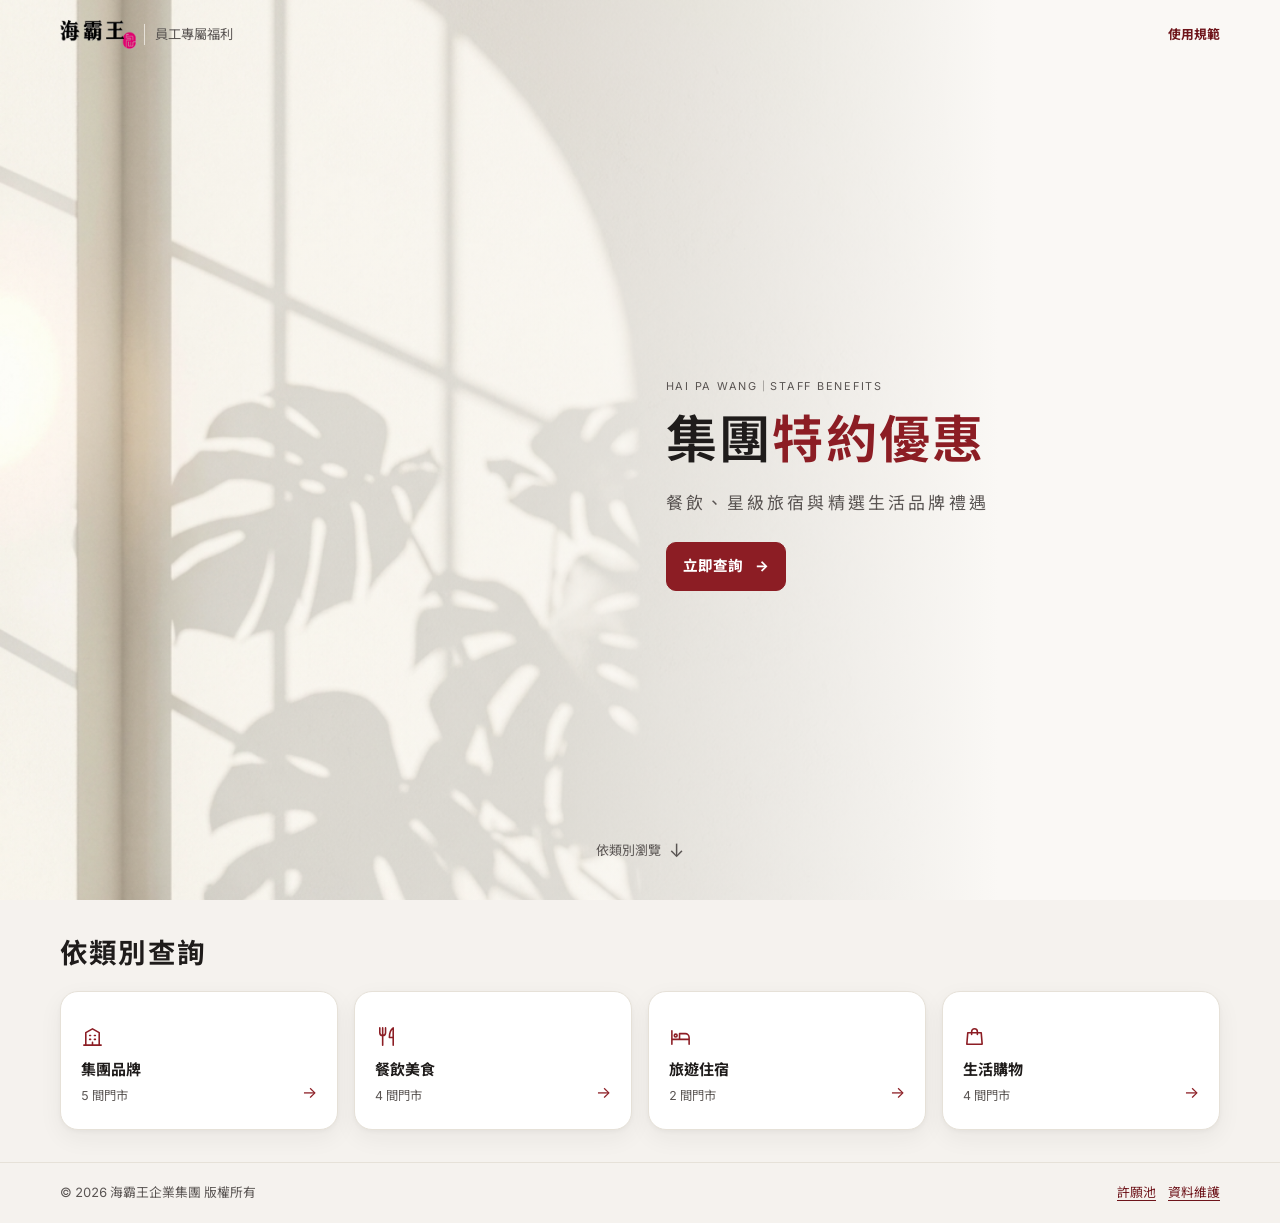
==== index.html @ 5da4bc6c "Align directory filters with current CSV rules" ====
<!doctype html>
<html lang="zh-Hant-TW">
<head>
  <meta charset="utf-8">
  <meta name="viewport" content="width=device-width, initial-scale=1">
  <meta name="description" content="餐飲、星級旅宿與精選生活品牌禮遇">
  <meta name="theme-color" content="#F5F2EE">
  <title>海霸王集團特約優惠</title>
  <link rel="canonical" href="https://hpw6thistle.github.io/Hpw-staff-benefits/">
  <meta property="og:type" content="website">
  <meta property="og:locale" content="zh_TW">
  <meta property="og:site_name" content="海霸王員工專屬福利">
  <meta property="og:title" content="集團與特約優惠｜海霸王員工專屬福利">
  <meta property="og:description" content="餐飲、星級旅宿與精選生活品牌禮遇">
  <meta property="og:url" content="https://hpw6thistle.github.io/Hpw-staff-benefits/">
  <meta property="og:image" content="https://hpw6thistle.github.io/Hpw-staff-benefits/assets/hpw-share-official.png">
  <meta property="og:image:type" content="image/png">
  <meta property="og:image:width" content="1200">
  <meta property="og:image:height" content="630">
  <meta property="og:image:alt" content="海霸王品牌標誌">
  <meta name="twitter:card" content="summary_large_image">
  <link rel="icon" href="assets/mark.svg" type="image/svg+xml">
  <link rel="preconnect" href="https://fonts.googleapis.com">
  <link rel="preconnect" href="https://fonts.gstatic.com" crossorigin>
  <link rel="stylesheet" href="https://fonts.googleapis.com/css2?family=Inter:wght@400..800&amp;family=Noto+Sans+TC:wght@400..800&amp;display=swap">
  <link rel="stylesheet" href="style.css?v=hero-title-1">
  <script defer src="data.js?v=csv-rules-1"></script>
  <script defer src="auth.js?v=perks-13"></script>
  <script defer src="script.js?v=csv-rules-2"></script>
</head>
<body>
<svg class="sprite" aria-hidden="true" xmlns="http://www.w3.org/2000/svg" fill="none" stroke="currentColor" stroke-width="1.65" stroke-linecap="round" stroke-linejoin="round">
  <symbol id="i-search" viewBox="0 0 24 24"><circle cx="10.5" cy="10.5" r="6.5"/><path d="m16 16 4 4"/></symbol>
  <symbol id="i-pin" viewBox="0 0 24 24"><path d="M19 10c0 5-7 10-7 10S5 15 5 10a7 7 0 1 1 14 0Z"/><circle cx="12" cy="10" r="2"/></symbol>
  <symbol id="i-chevron" viewBox="0 0 24 24"><path d="m7 10 5 5 5-5"/></symbol>
  <symbol id="i-brand" viewBox="0 0 24 24"><path d="M5 21V8l7-4 7 4v13M3 21h18M9 11h1m4 0h1m-6 4h1m4 0h1m-3 6v-3"/></symbol>
  <symbol id="i-dining" viewBox="0 0 24 24"><path d="M5 3v5a3 3 0 0 0 6 0V3M8 3v18m11 0V3c-3 2-4 6-4 10h4"/></symbol>
  <symbol id="i-stay" viewBox="0 0 24 24"><path d="M3 20V6m18 14v-5H3m8 0V9h6a4 4 0 0 1 4 4v2"/><circle cx="7" cy="11" r="1.5"/></symbol>
  <symbol id="i-shopping" viewBox="0 0 24 24"><path d="M5 8h14l1 12H4L5 8Zm4 2V7a3 3 0 1 1 6 0v3"/></symbol>
  <symbol id="i-external" viewBox="0 0 24 24"><path d="M13 5h6v6m0-6-8 8m6 0v5a1 1 0 0 1-1 1H6a1 1 0 0 1-1-1V8a1 1 0 0 1 1-1h5"/></symbol>
  <symbol id="i-phone" viewBox="0 0 24 24"><path d="M7 3h3l1 5-2 1a14 14 0 0 0 6 6l1-2 5 1v3c0 2-1 4-4 4C10 20 4 14 3 7c0-3 2-4 4-4Z"/></symbol>
</svg>
  <a class="skip" href="#main">跳至主要內容</a>
  <div id="site-chrome">
  <header class="topbar">
    <div class="shell topbar-inner">
      <a class="brand" id="home-link" href="#home">
        <span class="brand-logo"><img src="assets/hpw-logo-official.png" alt="海霸王" width="192" height="74"></span><span class="brand-area">員工專屬福利</span>
      </a>
      <nav class="nav-links" aria-label="網站導覽">
        <button class="help" id="guide-link" type="button" aria-haspopup="dialog">使用規範</button>
      </nav>
    </div>
  </header>
  </div>
  <main id="main" tabindex="-1">
    <div id="landing-view">
      <section class="hero-banner" aria-labelledby="landing-title">
        <div class="shell hero-inner">
          <p class="hero-eyebrow" lang="en">HAI PA WANG｜STAFF BENEFITS</p>
          <div class="hero-titles">
            <h1 id="landing-title" tabindex="-1"><span>集團</span><span class="hero-accent">特約優惠</span></h1>
            <p class="hero-intro"><span>餐飲、星級旅宿與精選生活品牌禮遇</span></p>
          </div>
          <div class="hero-actions">
            <a class="primary hero-cta" id="enter-search" href="#search">立即查詢 <span aria-hidden="true">→</span></a>
          </div>
          <noscript><p class="no-js">請啟用 JavaScript 以查詢。</p></noscript>
        </div>
        <a class="hero-scroll" href="#quick-title">依類別瀏覽 <span aria-hidden="true">↓</span></a>
      </section>
      <section class="shell quick-section" aria-labelledby="quick-title">
        <h2 id="quick-title" tabindex="-1">依類別查詢</h2>
        <div id="quick-categories" class="quick-grid"></div>
      </section>
    </div>

    <section class="shell" id="directory" aria-labelledby="search-title" hidden>
      <div class="directory-heading"><h1 id="search-title" tabindex="-1">特約商店查詢</h1></div>
      <div class="filters">
        <div class="filter-row">
          <div class="search-box"><svg class="icon" aria-hidden="true"><use href="#i-search"></use></svg><label class="sr-only" for="keyword">搜尋店名、優惠或地址</label><input id="keyword" type="search" placeholder="搜尋店名、優惠或地址" autocomplete="off" maxlength="120"></div>
          <div class="select-box">
            <label class="sr-only" for="grade">員工職級</label>
            <select id="grade" aria-describedby="grade-help"><option value="all">全部</option><option value="員工">員工</option><option value="主管">主管</option></select>
            <svg class="icon arrow" aria-hidden="true"><use href="#i-chevron"></use></svg>
          </div>
          <div class="select-box"><label class="sr-only" for="region">依縣市篩選</label><select id="region"><option value="">全部地區</option></select><svg class="icon arrow" aria-hidden="true"><use href="#i-chevron"></use></svg></div>
        </div>
        <p class="sr-only" id="grade-help">沒有職級專屬方案時，顯示通用優惠。</p>
        <div id="categories" class="categories" role="group" aria-label="依商店類別篩選"></div>
      </div>
      <div class="results-bar"><p id="count" role="status">正在載入商店…</p><div class="result-tools"><button type="button" class="text-button" id="clear-top" hidden>清除篩選條件</button><label class="check"><input type="checkbox" id="owned"> 只看集團品牌</label></div></div>
      <div id="cards" class="cards"></div>
      <div id="empty" class="empty" hidden><h2 id="empty-title">找不到符合條件的特約商店</h2><p id="empty-text">換個關鍵字，或清除篩選。</p><button type="button" class="primary" id="clear-empty">清除篩選</button></div>
    </section>
  </main>
  <footer class="footer"><div class="shell footer-inner"><span>© 2026 海霸王企業集團 版權所有</span><div class="footer-actions"><a href="https://docs.google.com/forms/d/e/1FAIpQLSf23cCO9rtEwcr4myNRW2lUSWQVxX0NwMOzlpYVgqc8DdCyCg/viewform?usp=publish-editor" target="_blank" rel="noopener noreferrer" title="推薦想加入的特約商店">許願池</a><a id="maintenance-link" href="admin.html">資料維護</a></div></div></footer>
  <dialog id="guide-dialog" aria-labelledby="guide-title">
    <form method="dialog">
      <h2 id="guide-title">使用規範</h2>
      <p>結帳前出示員工證。訂位、訂房時先確認優惠。</p>
      <button class="action" autofocus>關閉</button>
    </form>
  </dialog>
  <dialog id="maintenance-dialog" aria-labelledby="maintenance-title">
    <form id="maintenance-form">
      <h2 id="maintenance-title">資料維護驗證</h2>
      <label for="maintenance-password">密碼</label>
      <input id="maintenance-password" type="password" required autofocus>
      <p id="maintenance-status" role="status"></p>
      <div class="maintenance-actions"><button type="button" class="action" id="maintenance-cancel">取消</button><button class="primary" type="submit">確認</button></div>
    </form>
  </dialog>
</body>
</html>
---- style.css ----
/* 暖灰頁底、白色內容面與海霸王暗紅。 */
:root {
  color-scheme: light;
  --bg-page: #F5F2EE;
  --paper: #FFFFFF;
  --ink: #1F1C1B;
  --muted: #595452;
  --muted-tone: #8C8582;
  --muted-text: #736B68;
  --rule: #E6E1D8;
  --rule-dark: #A49989;
  --stamp: #8C1D24;
  --stamp-dark: #6E141A;
  --stamp-paper: #FDF3F4;
  --gold: #B48A3E;
  --gold-ink: #745518;
  --module-gap: 32px;
  --card-padding: 24px;
  --radius: 18px;
  --control-radius: 10px;
  --control-height: 48px;
  --surface-shadow: 0 2px 4px rgb(35 31 32 / .035), 0 8px 24px rgb(35 31 32 / .055);
  --sans: Inter, "Noto Sans TC", "PingFang TC", "Microsoft JhengHei", system-ui, sans-serif;
  --mono: ui-monospace, "SFMono-Regular", Consolas, "Liberation Mono", monospace;
  font-family: var(--sans);
  font-variant-numeric: tabular-nums;
  line-height: 1.55;
  color: var(--ink);
  background: var(--bg-page);
}
*, *::before, *::after { box-sizing: border-box; }
body, h1, h2, h3, p { margin: 0; }
button, input, select, textarea { font: inherit; }
button, select { cursor: pointer; }
a { color: var(--stamp-dark); text-underline-offset: .22em; }
a:hover { text-decoration-thickness: 2px; }
:focus-visible { outline: 2px solid var(--stamp); outline-offset: 3px; }
[hidden] { display: none !important; }
code, time, .mono { font-family: var(--mono); font-variant-numeric: tabular-nums; }
.icon {
  width: 17px; height: 17px; flex: none; vertical-align: middle;
  fill: none; stroke: currentColor; stroke-width: 1.65;
  stroke-linecap: round; stroke-linejoin: round;
}
.sprite { position: absolute; width: 0; height: 0; overflow: hidden; pointer-events: none; }
.sr-only, .skip:not(:focus) {
  position: absolute; width: 1px; height: 1px; overflow: hidden;
  clip-path: inset(50%); white-space: nowrap;
}
.skip:focus { position: fixed; z-index: 3; top: 8px; left: 8px; background: var(--paper); padding: 8px 12px; }
.shell { width: min(1160px, calc(100% - 64px)); margin-inline: auto; }
.topbar { border-top: 3px solid var(--stamp); border-bottom: 1px solid var(--rule); background: var(--paper); }
#site-chrome { position: relative; z-index: 2; }
#site-chrome .topbar { border: 0; box-shadow: none; background: transparent; }
.topbar-inner, .footer-inner { display: flex; justify-content: space-between; align-items: center; gap: 14px; }
.topbar-inner { min-height: 69px; }
.brand { display: inline-flex; align-items: center; gap: 8px; text-decoration: none; color: var(--ink); white-space: nowrap; }
.brand img { display: block; }
.brand strong { font-size: 1.06rem; letter-spacing: .09em; }
.brand-logo { display: block; flex: none; width: 76px; }
.brand-logo img { display: block; width: 100%; height: auto; }
.brand-area { padding-left: 10px; border-left: 1px solid var(--rule); font-size: .83rem; color: var(--muted); }
.brand small { display: block; color: var(--muted); font-size: .75rem; }
.help { display: inline-flex; align-items: center; min-height: 44px; white-space: nowrap; font-size: .8rem; font-weight: 700; }
#guide-link { padding: 0; border: 0; background: transparent; color: var(--stamp-dark); text-decoration: none; }
#guide-link:hover, .hero-scroll:hover { color: var(--stamp); }
.nav-links { display: flex; gap: 16px; align-items: center; }

html { scroll-behavior: smooth; }

body:has(#landing-view:not([hidden])) {
  background: radial-gradient(circle at center, #FFFDFB 0%, #EFECE6 100%) top center / 100% 100vh no-repeat;
  background-size: 100% 100svh;
}
.hero-banner {
  position: relative; isolation: isolate; display: grid; place-items: center;
  min-height: calc(100vh - var(--site-chrome-height, 69px));
  min-height: calc(100svh - var(--site-chrome-height, 69px));
  padding-block: clamp(76px, 11svh, 96px); text-align: center;
  overflow: clip;
}
.hero-banner::after {
  content: ""; position: absolute; inset: 0; z-index: -2; pointer-events: none;
  background: url("assets/image_7c2cbfab.jpg") center / cover no-repeat;
}
.hero-banner::before {
  content: ""; position: absolute; inset: 0; z-index: -1; pointer-events: none;
  background: radial-gradient(circle at center, rgba(250, 248, 245, 0.88) 0%, rgba(242, 238, 232, 0.55) 100%);
}
.hero-inner { position: relative; z-index: 1; min-width: 0; }
.hero-eyebrow {
  margin-bottom: 12px;
  color: var(--muted);
  font-size: .68rem;
  font-weight: 400;
  letter-spacing: .16em;
}
.hero-banner h1 {
  font-family: var(--sans);
  font-size: clamp(32px, 6vw, 64px);
  font-weight: 650; letter-spacing: .045em; line-height: 1.28;
}
.hero-banner h1 span { display: inline-block; }
.hero-accent { color: var(--stamp); }
.hero-titles { display: inline-grid; max-inline-size: 100%; }
.hero-intro {
  margin-top: 17px;
  color: var(--muted);
  container-type: inline-size;
}
.hero-intro span {
  display: block;
  font-size: clamp(11px, 5.8cqi, 1.06rem);
  text-align: justify;
  text-align-last: justify;
}
.hero-actions { display: flex; flex-wrap: wrap; justify-content: center; gap: 10px; margin-top: 26px; }
.hero-actions .hero-cta { min-height: 49px; padding-inline: 16px; font-size: .91rem; }
.hero-cta span { margin-left: 7px; }
.hero-scroll {
  position: absolute; z-index: 1; bottom: 32px; left: 50%; transform: translateX(-50%);
  display: flex; align-items: center; gap: 8px; min-height: 44px;
  color: var(--muted); font-size: 13px; text-decoration: none; white-space: nowrap;
}
@media (min-width: 769px) {
  #landing-view { position: relative; }
  #landing-view::before {
    content: ""; position: absolute; pointer-events: none;
    inset-inline: 0;
    top: calc(-1 * var(--site-chrome-height, 69px));
    height: 100vh; height: 100svh;
    background:
      linear-gradient(90deg, rgba(250, 248, 245, .28), rgba(250, 248, 245, .55) 42%, #FAF8F5 78%),
      url("assets/image_7c2cbfab.jpg") left 36% / 84% auto no-repeat;
  }
  .hero-banner { display: flex; justify-content: flex-end; align-items: center; padding-inline-end: 10%; text-align: left; }
  .hero-banner::before, .hero-banner::after { content: none; }
  .hero-inner { display: flex; flex-direction: column; align-items: flex-start; width: 38vw; margin-inline: 0; }
  .hero-banner h1 { font-size: clamp(32px, 4vw, 64px); }
  .hero-actions { justify-content: flex-start; }
  .hero-scroll { bottom: 28px; }
}
.hero-scroll span { font-size: 1.15rem; line-height: 1; }
.no-js { margin-top: 12px; }
.quick-section { padding-top: var(--module-gap); }
#quick-title { scroll-margin-top: 24px; }
.quick-section h2, .directory-heading h1 { font-size: clamp(1.35rem, 3vw, 1.72rem); letter-spacing: .045em; }
.quick-grid { display: grid; grid-template-columns: repeat(4, minmax(0, 1fr)); gap: 16px; margin-top: 16px; }
.quick-tile {
  display: flex; align-items: end; justify-content: space-between; gap: 8px;
  min-width: 0; min-height: 139px; padding: 24px 20px;
  border: 1px solid var(--rule); border-radius: var(--radius); box-shadow: var(--surface-shadow);
  background: var(--paper); color: var(--ink); text-decoration: none;
  transition: border-color .16s ease, background-color .16s ease;
}
.quick-tile:hover { border-color: var(--stamp); background: var(--stamp-paper); }
.quick-tile-label { min-width: 0; display: grid; gap: 4px; overflow-wrap: anywhere; }
.quick-tile-label .icon { width: 23px; height: 23px; margin-bottom: 6px; color: var(--stamp); }
.quick-tile strong { font-size: .94rem; }
.quick-tile small { color: var(--muted); font-size: .77rem; }
.quick-tile-arrow { color: var(--stamp); flex: none; }

#directory { padding-top: var(--module-gap); }
.directory-heading { margin-bottom: var(--module-gap); }
.filters { padding: var(--card-padding); border: 1px solid var(--rule); border-radius: var(--radius); box-shadow: var(--surface-shadow); background: var(--paper); }
.filter-row { display: grid; grid-template-columns: minmax(0, 2.25fr) repeat(2, minmax(0, 1fr)); gap: 10px; }
.search-box, .select-box { position: relative; min-width: 0; }
.search-box > .icon, .arrow { position: absolute; top: 50%; transform: translateY(-50%); pointer-events: none; }
.search-box > .icon { left: 13px; color: var(--muted); }
.arrow { right: 9px; }
.search-box input, .select-box select {
  display: block; width: 100%; min-width: 0; height: var(--control-height);
  border: 1px solid var(--rule-dark); border-radius: var(--control-radius);
  background: var(--paper); color: var(--ink);
  transition: border-color .16s ease, box-shadow .16s ease;
}
.search-box input { padding: 8px 12px 8px 39px; }
.search-box input::placeholder { color: var(--muted); }
.select-box select { appearance: none; padding: 7px 32px 7px 12px; text-overflow: ellipsis; }
.select-box option { background: var(--paper); color: var(--ink); }
.search-box input:hover, .select-box select:hover { border-color: var(--stamp); }
.search-box input:focus, .select-box select:focus {
  border-color: var(--stamp);
  outline: 2px solid var(--stamp);
  outline-offset: 2px;
}
.categories { display: flex; flex-wrap: wrap; gap: 5px 6px; margin-top: 9px; }
.chip {
  min-height: 36px; padding: 4px 10px; border: 1px solid var(--rule);
  border-radius: 999px; background: transparent; color: var(--muted); font-size: .81rem; font-weight: 700;
  transition: border-color .16s ease, background-color .16s ease, color .16s ease;
}
.chip:hover { border-color: var(--stamp); color: var(--stamp-dark); background: var(--stamp-paper); }
.chip[aria-pressed=true] { background: var(--stamp-paper); border-color: var(--stamp); color: var(--stamp-dark); }
.results-bar, .result-tools { display: flex; align-items: center; flex-wrap: wrap; }
.results-bar { justify-content: space-between; gap: 0 10px; min-height: 47px; margin-top: 5px; color: var(--muted); font-size: .82rem; }
.result-tools { gap: 0 14px; }
.text-button { padding: 4px 0; border: 0; background: none; color: var(--stamp-dark); text-decoration: underline; text-underline-offset: .22em; min-height: 44px; font-size: .8rem; }
.check { display: flex; align-items: center; min-height: 44px; gap: 6px; color: var(--ink); cursor: pointer; }
.check input { width: 16px; height: 16px; margin: 0; accent-color: var(--stamp); }

.cards { display: grid; grid-template-columns: repeat(3, minmax(0, 1fr)); align-items: stretch; gap: var(--module-gap); }
.card {
  min-width: 0; display: flex; flex-direction: column; overflow-wrap: anywhere;
  padding: var(--card-padding); border: 1px solid var(--rule); border-radius: var(--radius);
  background: var(--paper); box-shadow: var(--surface-shadow);
  transition: border-color .18s ease, box-shadow .18s ease, transform .18s ease;
}
.card:focus-within { border-color: var(--stamp); }
@media (hover: hover) {
  .card:hover { border-color: var(--stamp); transform: translateY(-2px); box-shadow: 0 10px 24px rgb(35 31 32 / .12); }
}
.card-body { display: flex; flex-direction: column; gap: 12px; padding-bottom: 16px; }
.tags { display: flex; justify-content: space-between; gap: 6px; align-items: center; min-height: 24px; font-size: .73rem; }
.tag.category { color: var(--muted); font-weight: 700; }
.brand-badge { flex: none; padding: 2px 8px; border-radius: 999px; background: var(--stamp); color: var(--paper); font-weight: 700; }
.card h2 { font-size: 1.08rem; line-height: 1.36; margin-top: 5px; }
.offer { display: grid; gap: 2px; }
.offer-grade, .offer-scope { justify-self: start; color: var(--muted); font-size: .73rem; }
.offer-grade { color: var(--gold-ink); font-weight: 800; border-bottom: 1px solid var(--gold); }
.offer strong { color: var(--ink); font-size: .98rem; line-height: 1.5; }
.meta { display: grid; gap: 3px; color: var(--muted); font-size: .8rem; }
.meta p, .meta address { display: flex; gap: 6px; align-items: flex-start; font-style: normal; }
.meta .icon { width: 14px; height: 14px; margin-top: 3px; }
.meta a { color: inherit; }
.card-bottom { margin-top: auto; display: flex; flex-direction: column; }
.notes { color: var(--muted-text); font-size: .77rem; margin-bottom: 8px; }

.ticket-stub { padding-top: 6px; border-top: 1px dashed var(--muted-tone); }
.stub-row { min-height: 43px; display: flex; flex-wrap: wrap; justify-content: space-between; align-items: center; gap: 2px 7px; }
.ticket-stub .stub-row { display: grid; grid-template-columns: minmax(0, 1fr) auto; }
.expiry { display: flex; flex-wrap: wrap; gap: 0 6px; align-items: baseline; color: var(--muted-text); font-size: .76rem; }
.expiry time { font-size: .83rem; white-space: nowrap; font-weight: 700; }
.expiry.expired, .expiry.expired time { color: var(--stamp-dark); }
.expiry.expired time { text-decoration: line-through; }
.action, .primary {
  display: inline-flex; justify-content: center; align-items: center; gap: 5px; min-height: 44px;
  border: 1px solid var(--rule-dark); border-radius: var(--control-radius); background: var(--paper); color: var(--stamp-dark);
  padding: 4px 14px; font-size: .86rem; font-weight: 750; text-decoration: none;
}
.action:hover { border-color: var(--stamp); background: var(--stamp-paper); }
.action .icon { width: 14px; height: 14px; }
.stub-row .action { border: 0; padding: 0 2px; background: transparent; }
.stub-row .action:hover { text-decoration: underline; }
.primary { background: var(--stamp); border-color: var(--stamp); color: var(--paper); padding-inline: 13px; }
.primary:hover { background: var(--stamp-dark); }
button:disabled { opacity: .55; cursor: default; }
.empty { padding: var(--card-padding); border: 1px solid var(--rule); border-radius: var(--radius); background: var(--paper); }
.empty h2 { font-size: 1.12rem; }
.empty p { margin: 4px 0 12px; color: var(--muted); }
.footer { margin-top: var(--module-gap); border-top: 1px solid var(--rule); padding: 8px 0; color: var(--muted); font-size: .8rem; }
.footer-inner { flex-wrap: wrap; }
.footer-actions { display: flex; align-items: center; flex-wrap: wrap; gap: 12px; margin-inline-start: auto; }
.footer a { display: flex; align-items: center; min-height: 44px; }
dialog { width: min(440px, calc(100% - 30px)); padding: var(--card-padding); border: 1px solid var(--rule-dark); border-radius: var(--radius); background: var(--paper); color: var(--ink); box-shadow: var(--surface-shadow); }
dialog::backdrop { background: #231F2080; }
#guide-dialog h2 { font-size: 1.15rem; }
#guide-dialog p { margin-block: 8px 16px; color: var(--muted); }

/* The HR page uses the same paper, type and rules. */
.admin { max-width: 850px; padding-block: var(--module-gap); }
.admin h1 { font-size: clamp(1.5rem, 4vw, 2.15rem); margin-bottom: 6px; }
.admin-intro { color: var(--muted); }
.admin h2 { font-size: 1.1rem; margin-bottom: 6px; }
.admin-steps { display: grid; gap: var(--module-gap); margin: var(--module-gap) 0 0; padding: 0; list-style: none; counter-reset: step; }
.admin-step { counter-increment: step; min-width: 0; padding: var(--card-padding); border: 1px solid var(--rule); border-radius: var(--radius); box-shadow: var(--surface-shadow); background: var(--paper); }
.admin-step h2::before { content: counter(step); display: inline-grid; place-items: center; width: 28px; height: 28px; margin-right: 8px; border-radius: 50%; background: var(--stamp-paper); color: var(--stamp-dark); font: 700 .85rem/1 var(--sans); }
.admin-step p, #save-status { color: var(--muted); font-size: .88rem; }
.admin .controls { display: flex; flex-wrap: wrap; align-items: center; gap: 8px 12px; margin-top: 14px; }
.admin input[type=file] { display: block; width: 100%; margin: 12px 0 8px; color: var(--muted); }
.admin input[type=file]::file-selector-button { min-height: 44px; margin-right: 9px; padding: 4px 14px; font: inherit; font-weight: 700; border: 1px solid var(--rule-dark); border-radius: var(--control-radius); background: var(--paper); color: var(--stamp-dark); cursor: pointer; }
.admin details { margin-top: 12px; font-size: .87rem; }
.admin summary { width: fit-content; padding-block: 5px; color: var(--stamp-dark); cursor: pointer; font-weight: 700; }
.excel-help ul { margin-block: 5px 0; padding-inline-start: 21px; color: var(--muted); }
.excel-help li + li { margin-top: 5px; }
.admin .error { color: var(--stamp-dark); }
.admin #import-errors { padding-left: 1.5em; overflow-wrap: anywhere; }
.table-wrap { overflow: auto; margin-top: 8px; }
table { width: 100%; border-collapse: collapse; text-align: left; font-size: .84rem; }
th, td { min-width: 68px; padding: 7px 8px; border-bottom: 1px solid var(--rule); overflow-wrap: anywhere; }
th { background: var(--stamp-paper); }
td:last-child { font-family: var(--mono); font-variant-numeric: tabular-nums; }

@media (max-width: 1050px) { .quick-grid { grid-template-columns: repeat(2, minmax(0, 1fr)); } }
@media (max-width: 900px) { .cards { grid-template-columns: repeat(2, minmax(0, 1fr)); } }
@media (max-width: 700px) {
  .shell { width: calc(100% - 30px); }
  .topbar-inner { min-height: 55px; gap: 8px; }
  .brand { gap: 5px; }
  .brand strong { font-size: .88rem; }
  .brand-area { margin-left: 3px; padding-left: 7px; font-size: .75rem; }
  .nav-links { gap: 9px; }
  .hero-actions { margin-top: 22px; }
  .quick-grid { grid-template-columns: repeat(2, minmax(0, 1fr)); }
  .filter-row { grid-template-columns: repeat(2, minmax(0, 1fr)); gap: 8px; }
  .search-box { grid-column: 1 / -1; }
  .search-box input, .select-box select { font-size: 1rem; }
  .chip { min-height: 42px; }
}
@media (max-width: 550px) {
  .cards { grid-template-columns: 1fr; }
  .filters { padding: 16px; }
  .results-bar { gap: 0 7px; }
  .result-tools { gap: 0 10px; }
  .text-button, .check, .results-bar { font-size: .75rem; }
}
@media (max-width: 385px) {
  .brand-area { display: none; }
  .quick-grid { gap: 10px; }
  .quick-tile { padding-inline: 13px; }
}
@media (max-width: 768px) {
  .hero-banner { min-height: 52vh; min-height: 52svh; padding: 80px 20px 48px; }
  .hero-banner::after { inset-inline: 0; background-position: 20% 25%; mask-image: none; }
  .hero-scroll { display: none; }
  .quick-section { padding-top: 16px; }
  .quick-grid { grid-template-columns: repeat(2, minmax(0, 1fr)); gap: 8px; margin-top: 10px; }
  .quick-tile { min-height: 72px; padding: 9px 12px; align-items: center; }
  .quick-tile-label { gap: 2px; }
  .quick-tile-label .icon { width: 16px; height: 16px; margin-bottom: 0; }
  .quick-tile strong { font-size: .85rem; }
}
@media (prefers-reduced-motion: reduce) {
  html { scroll-behavior: auto; }
  .card, .chip, .quick-tile, .search-box input, .select-box select { transition: none; }
  .card:hover { transform: none; }
}

.brand-title-link {
  color: #1F1C1B;
  font-weight: 700;
  text-decoration: underline;
  text-decoration-color: rgba(140, 29, 36, .35);
  text-decoration-thickness: 1px;
  text-underline-offset: 4px;
  transition: color .2s ease, text-decoration-color .2s ease;
}
.brand-title-link .icon {
  width: .8em;
  height: .8em;
  margin-inline-start: .35em;
  color: var(--muted);
  transition: color .2s ease, transform .2s ease;
}
.brand-title-link:is(:hover, :focus-visible) {
  color: #8C1D24;
  text-decoration-color: #8C1D24;
}
.brand-title-link:is(:hover, :focus-visible) .icon {
  color: #8C1D24;
  transform: translate(2px, -2px);
}
@media (prefers-reduced-motion: reduce) {
  .brand-title-link, .brand-title-link .icon { transition: none; }
  .brand-title-link:is(:hover, :focus-visible) .icon { transform: none; }
}
#maintenance-form { display: grid; gap: 10px; }
#maintenance-form h2 { font-size: 1.15rem; }
#maintenance-password { min-width: 0; width: 100%; min-height: 44px; padding: 8px 12px; border: 1px solid var(--rule-dark); border-radius: var(--control-radius); }
#maintenance-status:empty { display: none; }
#maintenance-status { color: var(--stamp-dark); }
.maintenance-actions { display: flex; justify-content: flex-end; gap: 8px; }
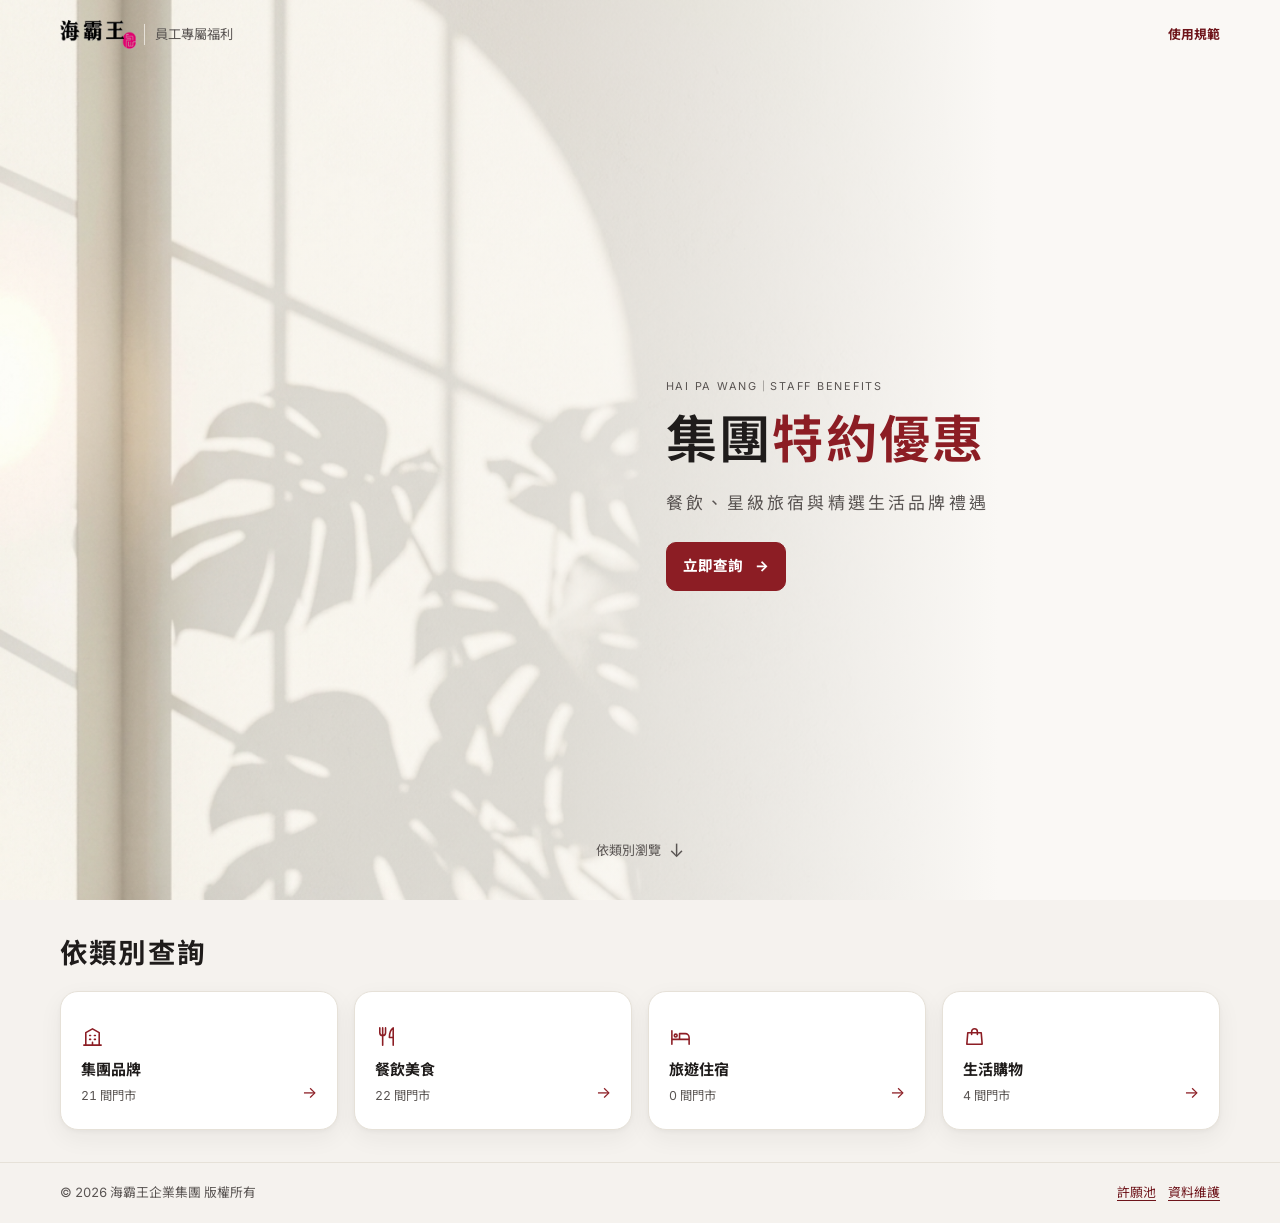
==== commit 2252c8d6: "Group employee and manager offers by store" ====
--- a/index.html
+++ b/index.html
@@ -24,9 +24,9 @@
   <link rel="preconnect" href="https://fonts.gstatic.com" crossorigin>
   <link rel="stylesheet" href="https://fonts.googleapis.com/css2?family=Inter:wght@400..800&amp;family=Noto+Sans+TC:wght@400..800&amp;display=swap">
   <link rel="stylesheet" href="style.css?v=hero-title-1">
-  <script defer src="data.js?v=csv-rules-1"></script>
+  <script defer src="data.js?v=store-grades-1"></script>
   <script defer src="auth.js?v=perks-13"></script>
-  <script defer src="script.js?v=csv-rules-2"></script>
+  <script defer src="script.js?v=store-grades-1"></script>
 </head>
 <body>
 <svg class="sprite" aria-hidden="true" xmlns="http://www.w3.org/2000/svg" fill="none" stroke="currentColor" stroke-width="1.65" stroke-linecap="round" stroke-linejoin="round">
@@ -87,7 +87,7 @@
           </div>
           <div class="select-box"><label class="sr-only" for="region">依縣市篩選</label><select id="region"><option value="">全部地區</option></select><svg class="icon arrow" aria-hidden="true"><use href="#i-chevron"></use></svg></div>
         </div>
-        <p class="sr-only" id="grade-help">沒有職級專屬方案時，顯示通用優惠。</p>
+        <p class="sr-only" id="grade-help">選擇全部可查看同一門市的各職級優惠。指定職級沒有適用方案時，顯示全職級適用優惠。</p>
         <div id="categories" class="categories" role="group" aria-label="依商店類別篩選"></div>
       </div>
       <div class="results-bar"><p id="count" role="status">正在載入商店…</p><div class="result-tools"><button type="button" class="text-button" id="clear-top" hidden>清除篩選條件</button><label class="check"><input type="checkbox" id="owned"> 只看集團品牌</label></div></div>
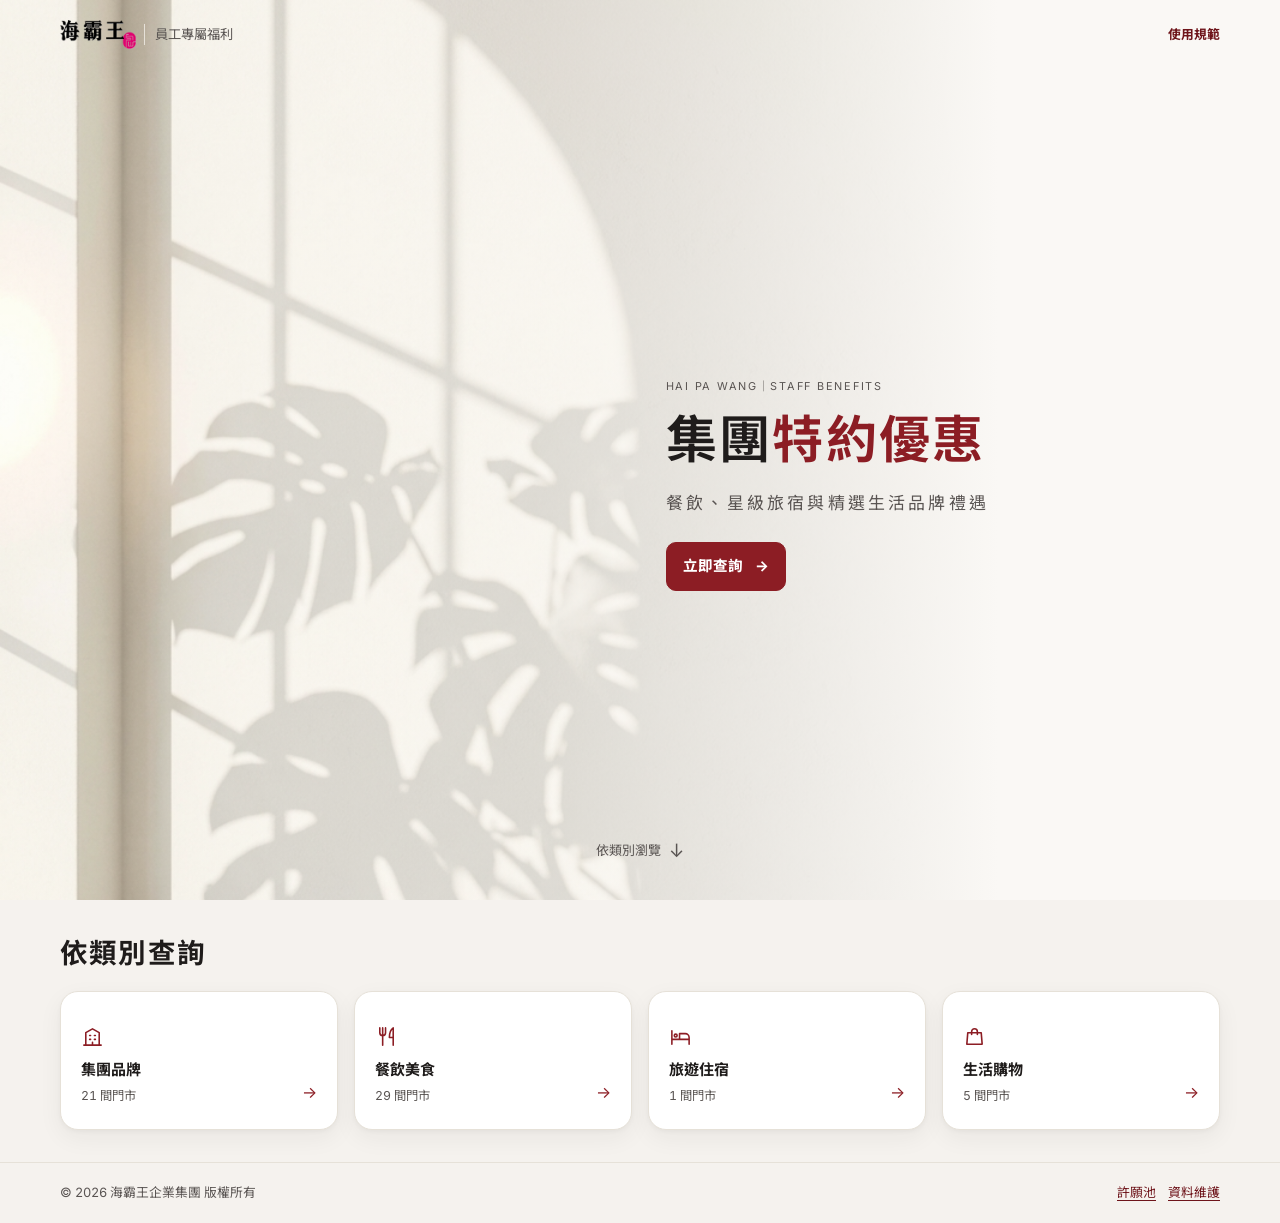
==== commit abf06034: "Add partner store offers and verified contact information" ====
--- a/index.html
+++ b/index.html
@@ -23,10 +23,10 @@
   <link rel="preconnect" href="https://fonts.googleapis.com">
   <link rel="preconnect" href="https://fonts.gstatic.com" crossorigin>
   <link rel="stylesheet" href="https://fonts.googleapis.com/css2?family=Inter:wght@400..800&amp;family=Noto+Sans+TC:wght@400..800&amp;display=swap">
-  <link rel="stylesheet" href="style.css?v=hero-title-1">
-  <script defer src="data.js?v=store-grades-1"></script>
+  <link rel="stylesheet" href="style.css?v=partner-stores-1">
+  <script defer src="data.js?v=partner-stores-1"></script>
   <script defer src="auth.js?v=perks-13"></script>
-  <script defer src="script.js?v=store-grades-1"></script>
+  <script defer src="script.js?v=partner-stores-1"></script>
 </head>
 <body>
 <svg class="sprite" aria-hidden="true" xmlns="http://www.w3.org/2000/svg" fill="none" stroke="currentColor" stroke-width="1.65" stroke-linecap="round" stroke-linejoin="round">
--- a/style.css
+++ b/style.css
@@ -212,13 +212,14 @@
 }
 .card-body { display: flex; flex-direction: column; gap: 12px; padding-bottom: 16px; }
 .tags { display: flex; justify-content: space-between; gap: 6px; align-items: center; min-height: 24px; font-size: .73rem; }
-.tag.category { color: var(--muted); font-weight: 700; }
+.tag.category { display: inline-flex; align-items: center; gap: 4px; color: var(--muted); font-weight: 700; }
+.tag.category .icon { width: 14px; height: 14px; }
 .brand-badge { flex: none; padding: 2px 8px; border-radius: 999px; background: var(--stamp); color: var(--paper); font-weight: 700; }
 .card h2 { font-size: 1.08rem; line-height: 1.36; margin-top: 5px; }
 .offer { display: grid; gap: 2px; }
 .offer-grade, .offer-scope { justify-self: start; color: var(--muted); font-size: .73rem; }
 .offer-grade { color: var(--gold-ink); font-weight: 800; border-bottom: 1px solid var(--gold); }
-.offer strong { color: var(--ink); font-size: .98rem; line-height: 1.5; }
+.offer strong { white-space: pre-line; color: var(--ink); font-size: .98rem; line-height: 1.5; }
 .meta { display: grid; gap: 3px; color: var(--muted); font-size: .8rem; }
 .meta p, .meta address { display: flex; gap: 6px; align-items: flex-start; font-style: normal; }
 .meta .icon { width: 14px; height: 14px; margin-top: 3px; }
@@ -360,3 +361,47 @@
 #maintenance-status:empty { display: none; }
 #maintenance-status { color: var(--stamp-dark); }
 .maintenance-actions { display: flex; justify-content: flex-end; gap: 8px; }
+
+.card-head { margin-bottom: 12px; }
+.card-details, .card-details-inner {
+  display: flex;
+  flex: 1;
+  flex-direction: column;
+  min-width: 0;
+}
+.card-toggle { display: none; }
+
+@media (max-width: 768px) {
+  .card { align-self: start; cursor: pointer; }
+  .card-head { margin-bottom: 0; }
+  .card-toggle {
+    display: block;
+    position: absolute;
+    width: 1px;
+    height: 1px;
+    padding: 0;
+    border: 0;
+    clip-path: inset(50%);
+  }
+  .card:has(.card-toggle:focus-visible) {
+    outline: 2px solid var(--stamp);
+    outline-offset: 3px;
+  }
+  .card-details {
+    display: grid;
+    grid-template-rows: 0fr;
+    visibility: hidden;
+    transition: grid-template-rows .22s ease, visibility 0s linear .22s;
+  }
+  .card.is-expanded .card-details {
+    grid-template-rows: 1fr;
+    visibility: visible;
+    transition-delay: 0s;
+  }
+  .card-details-inner { min-height: 0; overflow: hidden; }
+  .card-details .card-body { padding-top: 12px; }
+}
+
+@media (max-width: 768px) and (prefers-reduced-motion: reduce) {
+  .card-details { transition: none; }
+}
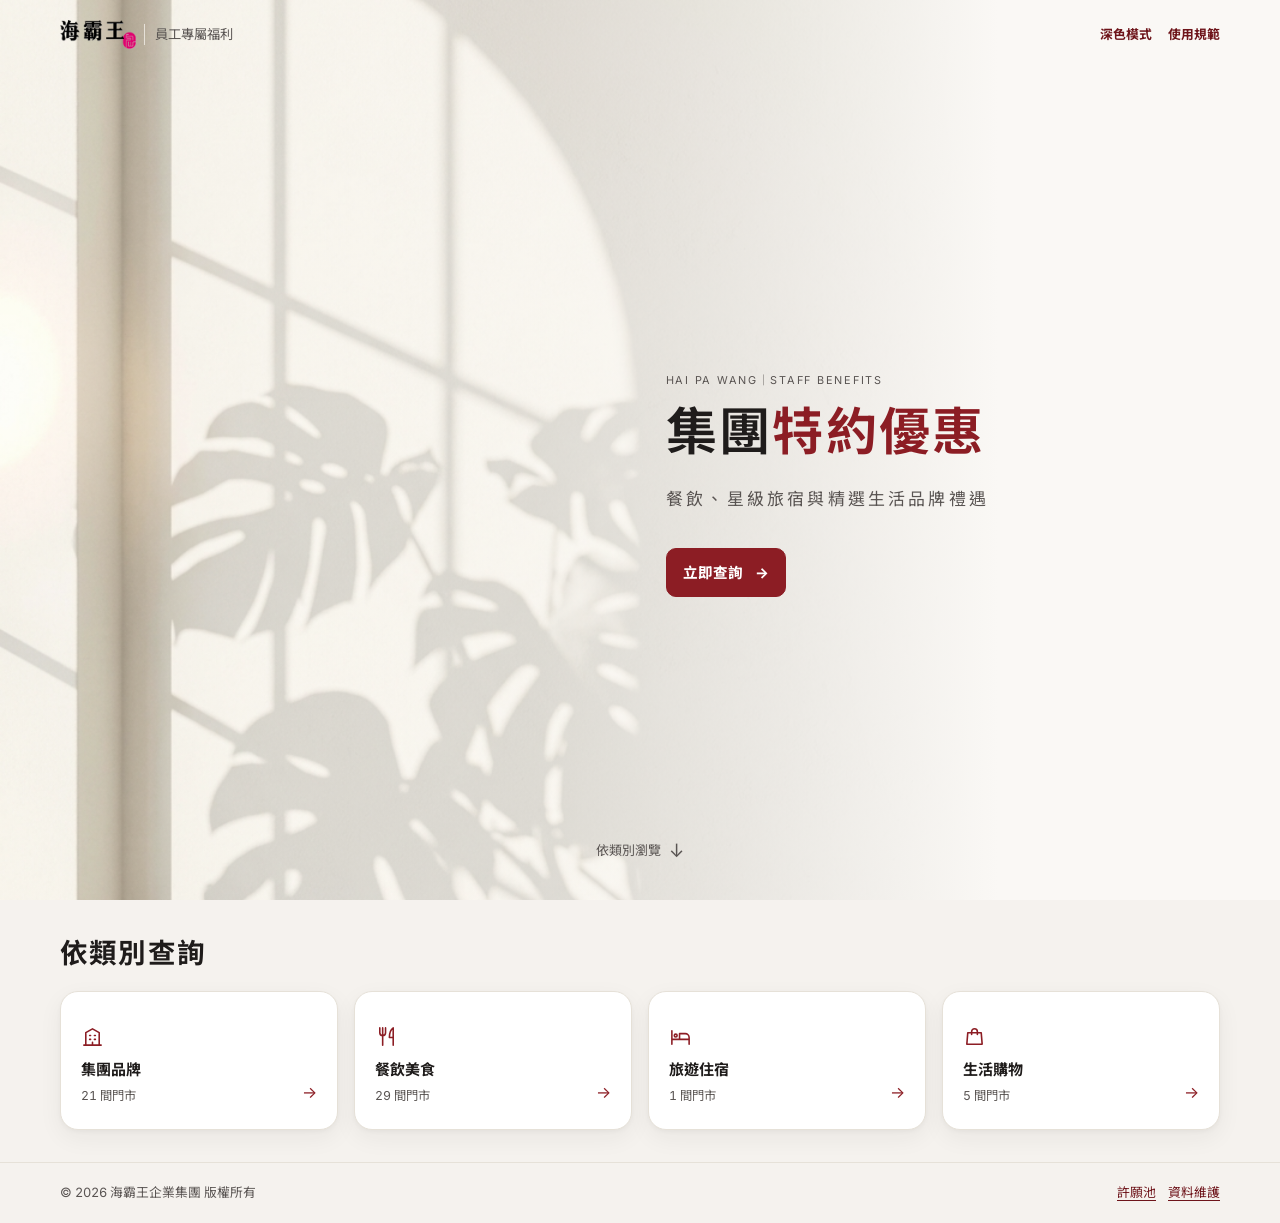
==== commit af536b34: "Add files via upload" ====
--- a/index.html
+++ b/index.html
@@ -6,27 +6,21 @@
   <meta name="description" content="餐飲、星級旅宿與精選生活品牌禮遇">
   <meta name="theme-color" content="#F5F2EE">
   <title>海霸王集團特約優惠</title>
-  <link rel="canonical" href="https://hpw6thistle.github.io/Hpw-staff-benefits/">
   <meta property="og:type" content="website">
   <meta property="og:locale" content="zh_TW">
   <meta property="og:site_name" content="海霸王員工專屬福利">
   <meta property="og:title" content="集團與特約優惠｜海霸王員工專屬福利">
   <meta property="og:description" content="餐飲、星級旅宿與精選生活品牌禮遇">
-  <meta property="og:url" content="https://hpw6thistle.github.io/Hpw-staff-benefits/">
-  <meta property="og:image" content="https://hpw6thistle.github.io/Hpw-staff-benefits/assets/hpw-share-official.png">
-  <meta property="og:image:type" content="image/png">
-  <meta property="og:image:width" content="1200">
-  <meta property="og:image:height" content="630">
-  <meta property="og:image:alt" content="海霸王品牌標誌">
   <meta name="twitter:card" content="summary_large_image">
   <link rel="icon" href="assets/mark.svg" type="image/svg+xml">
   <link rel="preconnect" href="https://fonts.googleapis.com">
   <link rel="preconnect" href="https://fonts.gstatic.com" crossorigin>
   <link rel="stylesheet" href="https://fonts.googleapis.com/css2?family=Inter:wght@400..800&amp;family=Noto+Sans+TC:wght@400..800&amp;display=swap">
-  <link rel="stylesheet" href="style.css?v=partner-stores-1">
-  <script defer src="data.js?v=partner-stores-1"></script>
-  <script defer src="auth.js?v=perks-13"></script>
-  <script defer src="script.js?v=partner-stores-1"></script>
+  <link rel="stylesheet" href="style.css?v=dark-proximity-1">
+  <script defer src="counties.js?v=1"></script>
+  <script defer src="data.js?v=bonchon-notes-2"></script>
+  <script defer src="script.js?v=view-fade-2"></script>
+  <script src="theme.js?v=1"></script>
 </head>
 <body>
 <svg class="sprite" aria-hidden="true" xmlns="http://www.w3.org/2000/svg" fill="none" stroke="currentColor" stroke-width="1.65" stroke-linecap="round" stroke-linejoin="round">
@@ -48,6 +42,7 @@
         <span class="brand-logo"><img src="assets/hpw-logo-official.png" alt="海霸王" width="192" height="74"></span><span class="brand-area">員工專屬福利</span>
       </a>
       <nav class="nav-links" aria-label="網站導覽">
+        <button class="theme-toggle" id="theme-toggle" type="button" aria-label="切換深色模式">深色模式</button>
         <button class="help" id="guide-link" type="button" aria-haspopup="dialog">使用規範</button>
       </nav>
     </div>
@@ -103,14 +98,5 @@
       <button class="action" autofocus>關閉</button>
     </form>
   </dialog>
-  <dialog id="maintenance-dialog" aria-labelledby="maintenance-title">
-    <form id="maintenance-form">
-      <h2 id="maintenance-title">資料維護驗證</h2>
-      <label for="maintenance-password">密碼</label>
-      <input id="maintenance-password" type="password" required autofocus>
-      <p id="maintenance-status" role="status"></p>
-      <div class="maintenance-actions"><button type="button" class="action" id="maintenance-cancel">取消</button><button class="primary" type="submit">確認</button></div>
-    </form>
-  </dialog>
 </body>
 </html>
--- a/style.css
+++ b/style.css
@@ -89,7 +89,7 @@
 }
 .hero-inner { position: relative; z-index: 1; min-width: 0; }
 .hero-eyebrow {
-  margin-bottom: 12px;
+  margin-bottom: 10px;
   color: var(--muted);
   font-size: .68rem;
   font-weight: 400;
@@ -104,7 +104,7 @@
 .hero-accent { color: var(--stamp); }
 .hero-titles { display: inline-grid; max-inline-size: 100%; }
 .hero-intro {
-  margin-top: 17px;
+  margin-top: 22px;
   color: var(--muted);
   container-type: inline-size;
 }
@@ -114,7 +114,7 @@
   text-align: justify;
   text-align-last: justify;
 }
-.hero-actions { display: flex; flex-wrap: wrap; justify-content: center; gap: 10px; margin-top: 26px; }
+.hero-actions { display: flex; flex-wrap: wrap; justify-content: center; gap: 10px; margin-top: 36px; }
 .hero-actions .hero-cta { min-height: 49px; padding-inline: 16px; font-size: .91rem; }
 .hero-cta span { margin-left: 7px; }
 .hero-scroll {
@@ -125,7 +125,7 @@
 @media (min-width: 769px) {
   #landing-view { position: relative; }
   #landing-view::before {
-    content: ""; position: absolute; pointer-events: none;
+    content: ""; position: absolute; z-index: 0; pointer-events: none;
     inset-inline: 0;
     top: calc(-1 * var(--site-chrome-height, 69px));
     height: 100vh; height: 100svh;
@@ -133,7 +133,7 @@
       linear-gradient(90deg, rgba(250, 248, 245, .28), rgba(250, 248, 245, .55) 42%, #FAF8F5 78%),
       url("assets/image_7c2cbfab.jpg") left 36% / 84% auto no-repeat;
   }
-  .hero-banner { display: flex; justify-content: flex-end; align-items: center; padding-inline-end: 10%; text-align: left; }
+  .hero-banner { z-index: 1; display: flex; justify-content: flex-end; align-items: center; padding-inline-end: 10%; text-align: left; }
   .hero-banner::before, .hero-banner::after { content: none; }
   .hero-inner { display: flex; flex-direction: column; align-items: flex-start; width: 38vw; margin-inline: 0; }
   .hero-banner h1 { font-size: clamp(32px, 4vw, 64px); }
@@ -142,7 +142,7 @@
 }
 .hero-scroll span { font-size: 1.15rem; line-height: 1; }
 .no-js { margin-top: 12px; }
-.quick-section { padding-top: var(--module-gap); }
+.quick-section { position: relative; z-index: 1; padding-top: var(--module-gap); }
 #quick-title { scroll-margin-top: 24px; }
 .quick-section h2, .directory-heading h1 { font-size: clamp(1.35rem, 3vw, 1.72rem); letter-spacing: .045em; }
 .quick-grid { display: grid; grid-template-columns: repeat(4, minmax(0, 1fr)); gap: 16px; margin-top: 16px; }
@@ -210,22 +210,30 @@
 @media (hover: hover) {
   .card:hover { border-color: var(--stamp); transform: translateY(-2px); box-shadow: 0 10px 24px rgb(35 31 32 / .12); }
 }
-.card-body { display: flex; flex-direction: column; gap: 12px; padding-bottom: 16px; }
+.card-body { display: flex; flex-direction: column; gap: 14px; padding-bottom: 18px; }
 .tags { display: flex; justify-content: space-between; gap: 6px; align-items: center; min-height: 24px; font-size: .73rem; }
+.brand-external-link {
+  display: inline-flex; align-items: center; justify-content: center;
+  flex: none; margin-left: auto; width: 28px; height: 28px;
+  color: var(--muted); border-radius: 6px;
+}
+.brand-external-link .icon { width: 15px; height: 15px; }
+.brand-external-link:is(:hover, :focus-visible) { color: #8C1D24; background: rgb(140 29 36 / .07); }
+.brand-external-link:focus-visible { outline: 2px solid currentColor; outline-offset: 2px; }
 .tag.category { display: inline-flex; align-items: center; gap: 4px; color: var(--muted); font-weight: 700; }
 .tag.category .icon { width: 14px; height: 14px; }
 .brand-badge { flex: none; padding: 2px 8px; border-radius: 999px; background: var(--stamp); color: var(--paper); font-weight: 700; }
-.card h2 { font-size: 1.08rem; line-height: 1.36; margin-top: 5px; }
-.offer { display: grid; gap: 2px; }
+.card h2 { font-size: 1.08rem; line-height: 1.36; margin-top: 3px; }
+.offer { display: grid; gap: 3px; }
 .offer-grade, .offer-scope { justify-self: start; color: var(--muted); font-size: .73rem; }
 .offer-grade { color: var(--gold-ink); font-weight: 800; border-bottom: 1px solid var(--gold); }
 .offer strong { white-space: pre-line; color: var(--ink); font-size: .98rem; line-height: 1.5; }
-.meta { display: grid; gap: 3px; color: var(--muted); font-size: .8rem; }
+.meta { display: grid; gap: 3px; color: var(--muted); font-size: .8rem; margin-top: 2px; }
 .meta p, .meta address { display: flex; gap: 6px; align-items: flex-start; font-style: normal; }
 .meta .icon { width: 14px; height: 14px; margin-top: 3px; }
 .meta a { color: inherit; }
 .card-bottom { margin-top: auto; display: flex; flex-direction: column; }
-.notes { color: var(--muted-text); font-size: .77rem; margin-bottom: 8px; }
+.notes { color: var(--muted-text); font-size: .77rem; margin-bottom: 10px; }
 
 .ticket-stub { padding-top: 6px; border-top: 1px dashed var(--muted-tone); }
 .stub-row { min-height: 43px; display: flex; flex-wrap: wrap; justify-content: space-between; align-items: center; gap: 2px 7px; }
@@ -291,7 +299,7 @@
   .brand strong { font-size: .88rem; }
   .brand-area { margin-left: 3px; padding-left: 7px; font-size: .75rem; }
   .nav-links { gap: 9px; }
-  .hero-actions { margin-top: 22px; }
+  .hero-actions { margin-top: 28px; }
   .quick-grid { grid-template-columns: repeat(2, minmax(0, 1fr)); }
   .filter-row { grid-template-columns: repeat(2, minmax(0, 1fr)); gap: 8px; }
   .search-box { grid-column: 1 / -1; }
@@ -362,7 +370,7 @@
 #maintenance-status { color: var(--stamp-dark); }
 .maintenance-actions { display: flex; justify-content: flex-end; gap: 8px; }
 
-.card-head { margin-bottom: 12px; }
+.card-head { margin-bottom: 16px; }
 .card-details, .card-details-inner {
   display: flex;
   flex: 1;
@@ -405,3 +413,83 @@
 @media (max-width: 768px) and (prefers-reduced-motion: reduce) {
   .card-details { transition: none; }
 }
+
+/* Excel 維護：以單一任務流程呈現，避免不必要的卡片與技術干擾。 */
+.admin { max-width: 920px; }
+.admin-steps { gap: 14px; margin-top: 24px; }
+.admin-step { box-shadow: none; }
+.admin-step h2::before { display: none; }
+.admin-step h2 { font-size: 1.16rem; }
+.admin #change-summary:not([hidden]) { font-weight: 700; color: var(--stamp-dark); }
+.admin #preview { border-top: 1px solid var(--rule); padding-top: 14px; }
+.diff-list { display: grid; gap: 10px; margin: 10px 0 0; padding: 0; list-style: none; }
+.diff-list > li { padding: 12px 14px; border: 1px solid var(--rule); border-radius: var(--control-radius); background: var(--paper); overflow-wrap: anywhere; }
+.diff-list strong { display: block; margin-bottom: 5px; }
+.diff-list ul { margin: 4px 0 0; padding-left: 20px; }
+.diff-list ul li { padding: 4px 0; font-size: .88rem; }
+.diff-list p { margin: 4px 0 0; }
+
+/* 僅縮窄資料維護主內容，不影響頂部導覽與卡片內距。 */
+main.admin {
+  width: calc(100% - 40px);
+  max-width: 760px;
+  margin-inline: auto;
+}
+@media (max-width: 700px) {
+  main.admin { width: calc(100% - 40px); }
+}
+
+/* 首頁與查詢頁切換：僅淡入淡出，不移動原本的 Hero 排版。 */
+@supports (view-transition-name: root) {
+  ::view-transition-old(root) { animation: 140ms ease-in both page-fade-out; }
+  ::view-transition-new(root) { animation: 200ms ease-out both page-fade-in; }
+}
+@keyframes page-fade-out { to { opacity: 0; } }
+@keyframes page-fade-in { from { opacity: 0; } }
+@media (prefers-reduced-motion: reduce) {
+  ::view-transition-old(root), ::view-transition-new(root) { animation-duration: 0.01ms; }
+}
+
+/* 深色主題：使用既有色彩語意變數，保留品牌紅與優惠層級。 */
+:root[data-theme="dark"] {
+  color-scheme: dark;
+  --bg-page: #17191C;
+  --paper: #24272B;
+  --ink: #F3F0EC;
+  --muted: #D0C9C2;
+  --muted-tone: #98918B;
+  --muted-text: #BFB6AE;
+  --rule: #42464A;
+  --rule-dark: #777D82;
+  --stamp: #E58C94;
+  --stamp-dark: #F1A9AE;
+  --stamp-paper: #432A30;
+  --gold: #D8AD65;
+  --gold-ink: #F0C987;
+  --surface-shadow: 0 2px 6px rgb(0 0 0 / .15), 0 10px 26px rgb(0 0 0 / .18);
+}
+:root[data-theme="dark"] body:has(#landing-view:not([hidden])) {
+  background: radial-gradient(circle at center, #28272A 0%, #17191C 100%) top center / 100% 100svh no-repeat;
+}
+:root[data-theme="dark"] .hero-banner::before {
+  background: radial-gradient(circle at center, rgb(23 25 28 / .85), rgb(23 25 28 / .7));
+}
+@media (min-width: 769px) {
+  :root[data-theme="dark"] #landing-view::before {
+    background: linear-gradient(90deg, rgb(23 25 28 / .25), rgb(23 25 28 / .64) 42%, #17191C 78%), url("assets/image_7c2cbfab.jpg") left 36% / 84% auto no-repeat;
+  }
+}
+:root[data-theme="dark"] .brand-title-link { color: var(--ink); text-decoration-color: var(--stamp); }
+:root[data-theme="dark"] .brand-title-link:is(:hover, :focus-visible),
+:root[data-theme="dark"] .brand-title-link:is(:hover, :focus-visible) .icon,
+:root[data-theme="dark"] .brand-external-link:is(:hover, :focus-visible) { color: var(--stamp-dark); }
+:root[data-theme="dark"] .brand-external-link:is(:hover, :focus-visible) { background: var(--stamp-paper); }
+:root[data-theme="dark"] .brand-badge { background: #9D3E47; color: #FFF; }
+:root[data-theme="dark"] .card:hover { box-shadow: 0 10px 24px rgb(0 0 0 / .3); }
+:root[data-theme="dark"] .primary { background: #9D3E47; border-color: #9D3E47; color: #FFF; }
+:root[data-theme="dark"] .primary:hover { background: #B44E59; }
+.theme-toggle {
+  min-height: 44px; padding: 0; border: 0; border-radius: 0;
+  background: transparent; color: var(--stamp-dark); font-size: .8rem; font-weight: 700;
+}
+.theme-toggle:hover { color: var(--stamp); text-decoration: underline; text-underline-offset: .22em; }
